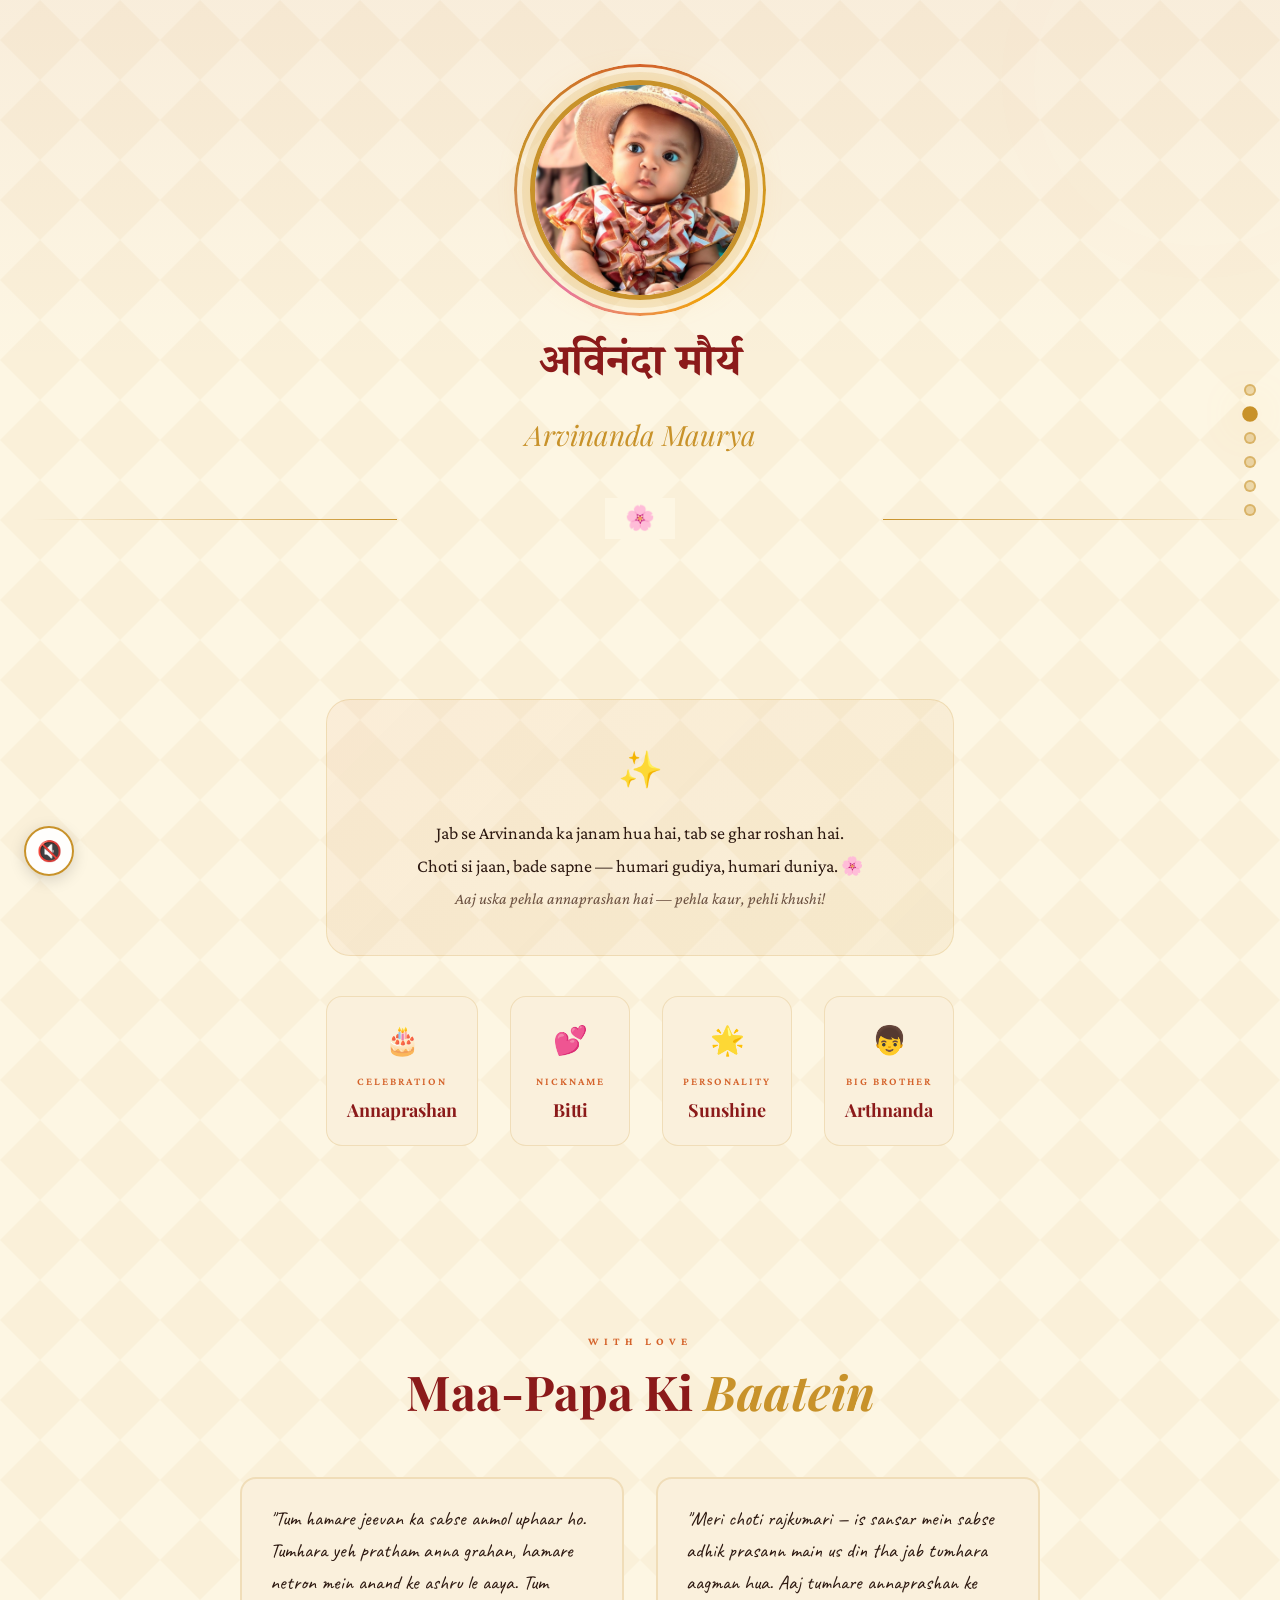
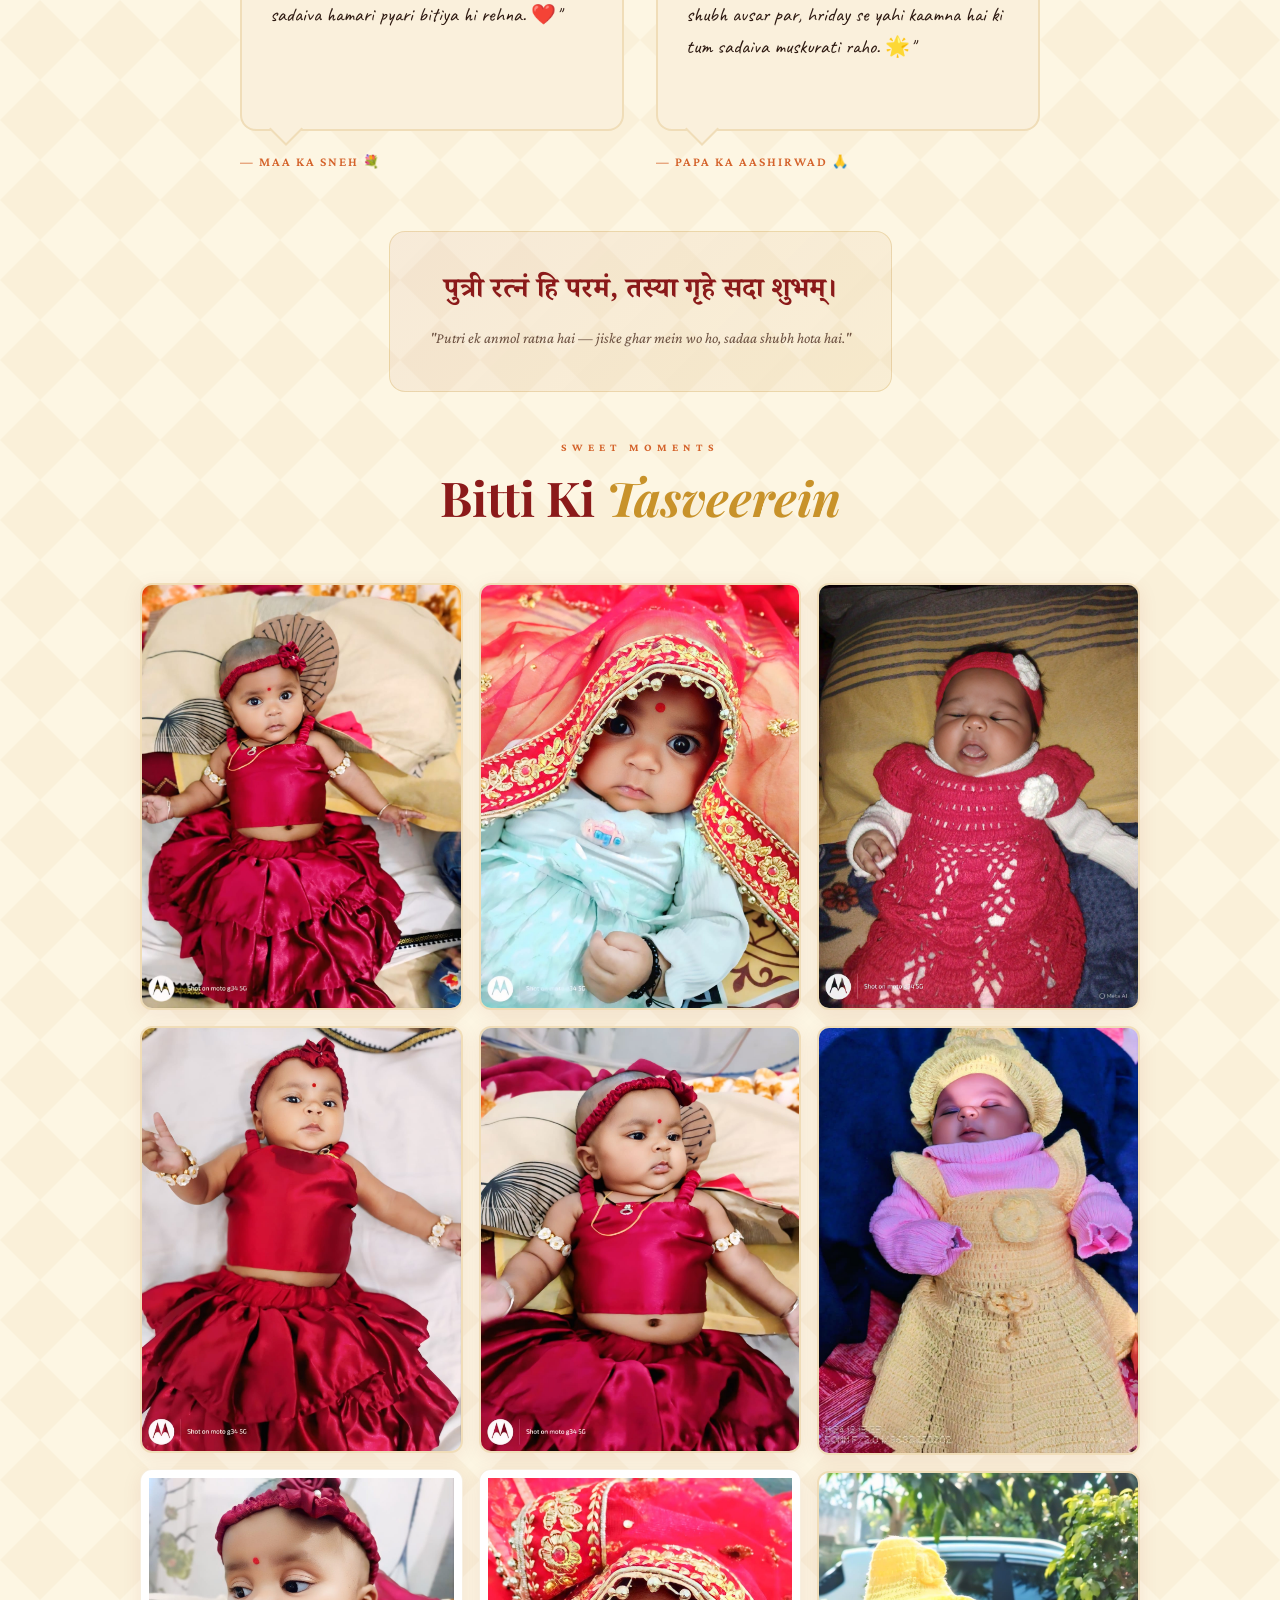
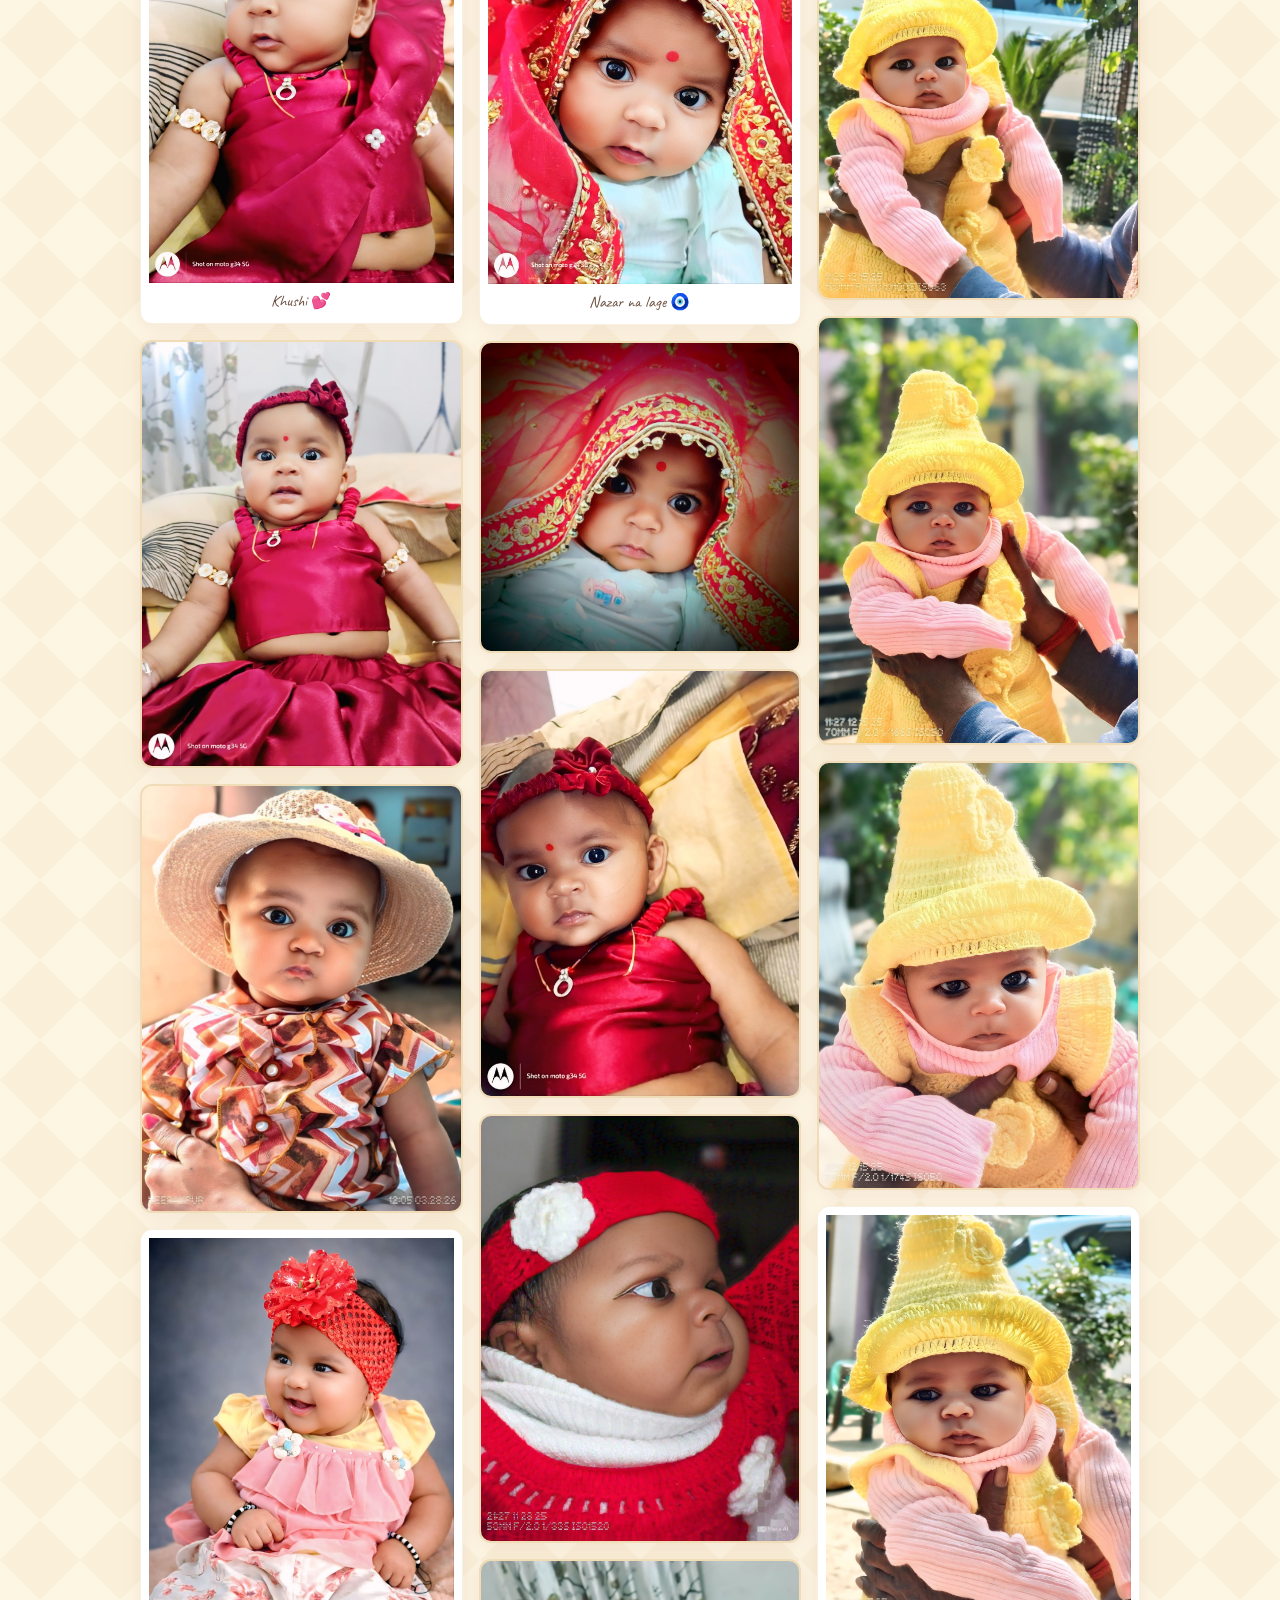
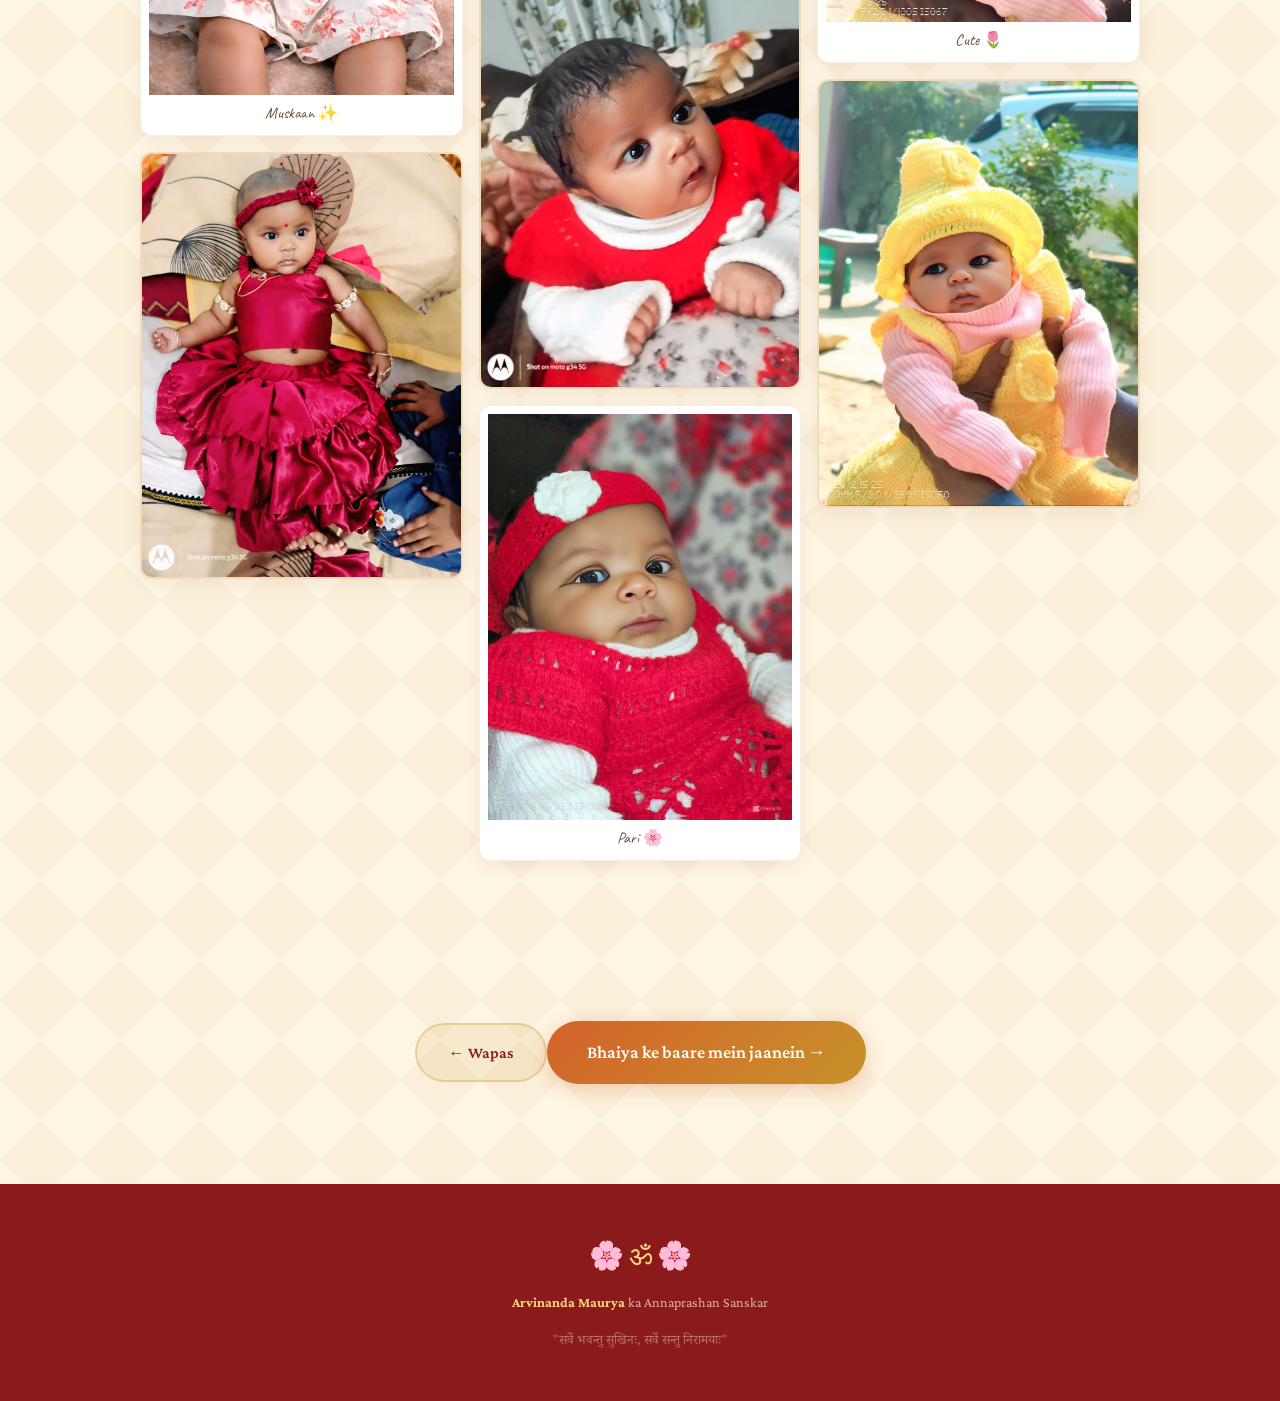
==== page2-baby.html @ eb01333a "Initial commit with Supabase integration" ====
<!DOCTYPE html>
<html lang="en">

<head>
  <meta charset="UTF-8" />
  <meta name="viewport" content="width=device-width, initial-scale=1.0" />
  <title>Our Little Princess — Arvinanda Maurya</title>
  <meta name="description" content="Meet Arvinanda Maurya — our little princess, the light of our home." />

  <link rel="preconnect" href="https://fonts.googleapis.com" />
  <link rel="preconnect" href="https://fonts.gstatic.com" crossorigin />
  <link
    href="https://fonts.googleapis.com/css2?family=Playfair+Display:ital,wght@0,400;0,700;1,400;1,700&family=Crimson+Pro:wght@300;400;600&family=Noto+Serif+Devanagari:wght@400;700&family=Caveat:wght@400;700&display=swap"
    rel="stylesheet" />

  <link rel="stylesheet" href="css/style.css" />
  <link rel="stylesheet" href="css/animations.css" />
  <link rel="stylesheet" href="css/gallery.css" />

  <style>
    .baby-page {
      min-height: 100vh;
      position: relative;
    }

    /* Hero section */
    .baby-hero {
      text-align: center;
      padding: 80px 32px 40px;
      position: relative;
      background: linear-gradient(180deg, rgba(139, 26, 26, 0.04) 0%, transparent 60%);
    }

    .baby-photo-wrap {
      position: relative;
      display: inline-block;
      margin-bottom: 32px;
    }

    /* Floral ring around photo */
    .photo-ring {
      position: absolute;
      inset: -16px;
      border-radius: 50%;
      border: 3px solid transparent;
      background:
        conic-gradient(from 0deg, var(--saffron), var(--gold), var(--marigold), var(--pink-lotus), var(--gold), var(--saffron)) border-box;
      -webkit-mask: linear-gradient(#fff 0 0) padding-box, linear-gradient(#fff 0 0);
      mask: linear-gradient(#fff 0 0) padding-box, linear-gradient(#fff 0 0);
      -webkit-mask-composite: xor;
      mask-composite: exclude;
      animation: rotate-slow 20s linear infinite;
    }

    .baby-name-section {
      margin-bottom: 40px;
    }

    .baby-name-hindi {
      font-family: var(--font-hindi);
      font-size: clamp(28px, 5vw, 44px);
      color: var(--deep-red);
      font-weight: 700;
      margin-bottom: 4px;
    }

    .baby-name-english {
      font-family: var(--font-display);
      font-size: clamp(20px, 3vw, 28px);
      color: var(--gold);
      font-style: italic;
      font-weight: 400;
    }

    /* Stats row */
    .stats-row {
      display: flex;
      justify-content: center;
      gap: 32px;
      flex-wrap: wrap;
      margin: 40px 0;
    }

    .stat-item {
      text-align: center;
      padding: 20px;
      background: var(--ivory);
      border: 1px solid rgba(200, 146, 42, 0.2);
      border-radius: var(--radius-md);
      min-width: 120px;
      transition: transform var(--transition);
    }

    .stat-item:hover {
      transform: translateY(-4px);
    }

    .stat-icon {
      font-size: 28px;
      margin-bottom: 8px;
    }

    .stat-label {
      font-size: 11px;
      letter-spacing: 2px;
      text-transform: uppercase;
      color: var(--saffron);
      font-weight: 600;
      margin-bottom: 4px;
    }

    .stat-value {
      font-family: var(--font-display);
      font-size: 18px;
      color: var(--deep-red);
      font-weight: 700;
    }

    /* Birth story */
    .birth-story {
      max-width: 650px;
      margin: 0 auto;
      text-align: center;
      padding: 40px;
      background: linear-gradient(135deg, rgba(212, 98, 42, 0.06), rgba(200, 146, 42, 0.08));
      border: 1px solid rgba(200, 146, 42, 0.2);
      border-radius: var(--radius-lg);
      position: relative;
    }

    .birth-story-icon {
      font-size: 36px;
      margin-bottom: 16px;
    }

    .birth-story p {
      font-size: 18px;
      color: var(--text);
      line-height: 1.8;
    }

    /* Parents section */
    .parents-section {
      padding: 60px 0;
    }

    .parents-grid {
      display: grid;
      grid-template-columns: 1fr 1fr;
      gap: 32px;
      max-width: 800px;
      margin: 0 auto;
    }

    @media (max-width: 640px) {
      .parents-grid {
        grid-template-columns: 1fr;
      }
    }

    .parent-message {
      position: relative;
    }

    .parent-message .speech-bubble {
      height: 100%;
    }

    /* Navigation */
    .baby-nav {
      padding: 40px 0 60px;
    }

    @media (max-width: 768px) {
      .baby-hero {
        padding: 60px 20px 32px;
      }

      .stats-row {
        gap: 16px;
      }

      .stat-item {
        min-width: 100px;
        padding: 16px;
      }

      .birth-story {
        padding: 28px 20px;
      }
    }
  </style>
</head>

<body>

  <!-- Loading screen -->
  <div class="loader-screen">
    <div class="loader-om">👶</div>
    <div class="loader-text">Pehli kahani khul rahi hai...</div>
  </div>

  <div class="page-transition-overlay"></div>

  <main class="baby-page page">

    <!-- ─── HERO ────────────────────────────────────── -->
    <section class="baby-hero">
      <div class="mandala-bg" style="top:-120px; right:-120px; opacity:0.06;"></div>

      <div class="baby-photo-wrap reveal">
        <div class="photo-ring"></div>
        <div class="photo-circle">
          <img src="images/baby/main image.jpeg" alt="Arvinanda Maurya" />
        </div>
      </div>

      <div class="baby-name-section reveal">
        <div class="baby-name-hindi">अर्विनंदा मौर्य</div>
        <div class="baby-name-english">Arvinanda Maurya</div>
      </div>

      <div class="divider reveal">
        <span class="divider-icon">🌸</span>
      </div>
    </section>

    <!-- ─── BIRTH STORY ─────────────────────────────── -->
    <section class="container section-padding">
      <div class="birth-story reveal">
        <div class="birth-story-icon">✨</div>
        <p>
          Jab se Arvinanda ka janam hua hai, tab se ghar roshan hai.<br />
          Choti si jaan, bade sapne — humari gudiya, humari duniya. 🌸<br />
          <em style="color: var(--muted); font-size: 16px;">Aaj uska pehla annaprashan hai — pehla kaur, pehli
            khushi!</em>
        </p>
      </div>

      <!-- Stats Row -->
      <div class="stats-row reveal">
        <div class="stat-item">
          <div class="stat-icon">🎂</div>
          <div class="stat-label">Celebration</div>
          <div class="stat-value">Annaprashan</div>
        </div>
        <div class="stat-item">
          <div class="stat-icon">💕</div>
          <div class="stat-label">Nickname</div>
          <div class="stat-value">Bitti</div>
        </div>
        <div class="stat-item">
          <div class="stat-icon">🌟</div>
          <div class="stat-label">Personality</div>
          <div class="stat-value">Sunshine</div>
        </div>
        <div class="stat-item">
          <div class="stat-icon">👦</div>
          <div class="stat-label">Big Brother</div>
          <div class="stat-value">Arthnanda</div>
        </div>
      </div>
    </section>

    <!-- ─── PARENTS MESSAGES ─────────────────────────── -->
    <section class="container parents-section">
      <div class="section-header reveal">
        <span class="section-label">With Love</span>
        <h2 class="section-title">Maa-Papa Ki <em>Baatein</em></h2>
      </div>

      <div class="parents-grid">
        <div class="parent-message reveal">
          <div class="speech-bubble">
            "Tum hamare jeevan ka sabse anmol uphaar ho. Tumhara yeh pratham anna grahan, hamare netron mein anand ke ashru le aaya. Tum sadaiva hamari pyari bitiya hi rehna. ❤️"
          </div>
          <div class="speech-label">— Maa ka sneh 💐</div>
        </div>

        <div class="parent-message reveal">
          <div class="speech-bubble">
            "Meri choti rajkumari — is sansar mein sabse adhik prasann main us din tha jab tumhara aagman hua. Aaj tumhare annaprashan ke shubh avsar par, hriday se yahi kaamna hai ki tum sadaiva muskurati raho. 🌟"
          </div>
          <div class="speech-label">— Papa ka aashirwad 🙏</div>
        </div>
      </div>
    </section>

    <!-- ─── SHLOKA ───────────────────────────────────── -->
    <section class="container">
      <div class="shloka-box reveal">
        <div class="shloka-sanskrit">
          पुत्री रत्नं हि परमं, तस्या गृहे सदा शुभम्।
        </div>
        <div class="shloka-meaning">
          "Putri ek anmol ratna hai — jiske ghar mein wo ho, sadaa shubh hota hai."
        </div>
      </div>
    </section>

    <!-- ─── BABY MINI GALLERY ──────────────────────── -->
    <section class="container section-padding" style="padding-top:0;">
      <div class="section-header reveal">
        <span class="section-label">Sweet Moments</span>
        <h2 class="section-title">Bitti Ki <em>Tasveerein</em></h2>
      </div>
      <div class="gallery-grid reveal">
        <div class="gallery-item"><img src="images/baby/WhatsApp Image 2026-04-23 at 2.21.55 PM.jpeg" alt="Baby Photo" /></div>
        <div class="gallery-item"><img src="images/baby/WhatsApp Image 2026-04-23 at 2.21.56 PM.jpeg" alt="Baby Photo" /></div>
        <div class="gallery-item polaroid">
          <img src="images/baby/WhatsApp Image 2026-04-23 at 2.21.57 PM (1).jpeg" alt="Baby Photo" />
          <span class="polaroid-caption">Khushi 💕</span>
        </div>
        <div class="gallery-item"><img src="images/baby/WhatsApp Image 2026-04-23 at 2.21.57 PM.jpeg" alt="Baby Photo" /></div>
        <div class="gallery-item"><img src="images/baby/WhatsApp Image 2026-04-23 at 2.21.58 PM (1).jpeg" alt="Baby Photo" /></div>
        <div class="gallery-item polaroid">
          <img src="images/baby/WhatsApp Image 2026-04-23 at 2.21.58 PM.jpeg" alt="Baby Photo" />
          <span class="polaroid-caption">Muskaan ✨</span>
        </div>
        <div class="gallery-item"><img src="images/baby/WhatsApp Image 2026-04-23 at 2.21.59 PM (1).jpeg" alt="Baby Photo" /></div>
        <div class="gallery-item"><img src="images/baby/WhatsApp Image 2026-04-23 at 2.21.59 PM.jpeg" alt="Baby Photo" /></div>
        <div class="gallery-item"><img src="images/baby/WhatsApp Image 2026-04-23 at 2.22.00 PM (1).jpeg" alt="Baby Photo" /></div>
        <div class="gallery-item polaroid">
          <img src="images/baby/WhatsApp Image 2026-04-23 at 2.22.00 PM.jpeg" alt="Baby Photo" />
          <span class="polaroid-caption">Nazar na lage 🧿</span>
        </div>
        <div class="gallery-item"><img src="images/baby/WhatsApp Image 2026-04-23 at 2.22.01 PM (1).jpeg" alt="Baby Photo" /></div>
        <div class="gallery-item"><img src="images/baby/WhatsApp Image 2026-04-23 at 2.22.01 PM.jpeg" alt="Baby Photo" /></div>
        <div class="gallery-item"><img src="images/baby/WhatsApp Image 2026-04-24 at 2.27.41 AM (1).jpeg" alt="Baby Photo" /></div>
        <div class="gallery-item"><img src="images/baby/WhatsApp Image 2026-04-24 at 2.27.41 AM.jpeg" alt="Baby Photo" /></div>
        <div class="gallery-item polaroid">
          <img src="images/baby/WhatsApp Image 2026-04-24 at 2.27.42 AM.jpeg" alt="Baby Photo" />
          <span class="polaroid-caption">Pari 🌸</span>
        </div>
        <div class="gallery-item"><img src="images/baby/WhatsApp Image 2026-04-24 at 2.27.43 AM (1).jpeg" alt="Baby Photo" /></div>
        <div class="gallery-item"><img src="images/baby/WhatsApp Image 2026-04-24 at 2.27.43 AM.jpeg" alt="Baby Photo" /></div>
        <div class="gallery-item"><img src="images/baby/WhatsApp Image 2026-04-24 at 2.27.44 AM (1).jpeg" alt="Baby Photo" /></div>
        <div class="gallery-item"><img src="images/baby/WhatsApp Image 2026-04-24 at 2.27.44 AM (2).jpeg" alt="Baby Photo" /></div>
        <div class="gallery-item"><img src="images/baby/WhatsApp Image 2026-04-24 at 2.27.44 AM.jpeg" alt="Baby Photo" /></div>
        <div class="gallery-item polaroid">
          <img src="images/baby/WhatsApp Image 2026-04-24 at 2.27.45 AM (1).jpeg" alt="Baby Photo" />
          <span class="polaroid-caption">Cute 🌷</span>
        </div>
        <div class="gallery-item"><img src="images/baby/WhatsApp Image 2026-04-24 at 2.27.45 AM (2).jpeg" alt="Baby Photo" /></div>
      </div>
    </section>

    <!-- ─── NAVIGATION ──────────────────────────────── -->
    <div class="container baby-nav">
      <div class="nav-buttons">
        <a href="index.html" class="nav-btn" data-page="index.html">
          ← Wapas
        </a>
        <a href="page3-brother.html" class="nav-btn primary" data-page="page3-brother.html">
          Bhaiya ke baare mein jaanein →
        </a>
      </div>
    </div>

  </main>

  <!-- Footer -->
  <footer class="site-footer">
    <div class="footer-om">🌸 ॐ 🌸</div>
    <p><strong>Arvinanda Maurya</strong> ka Annaprashan Sanskar</p>
    <p class="footer-shloka">"सर्वे भवन्तु सुखिनः, सर्वे सन्तु निरामयाः"</p>
  </footer>

  <script src="js/navigation.js"></script>
</body>

</html>
---- css/style.css ----
/* ════════════════════════════════════════════════════════
   Annaprashan Celebration – Global Design System
   Baby: Arvinanda Maurya  |  Brother: Arthnanda Maurya
   ════════════════════════════════════════════════════════ */

/* ─── CSS VARIABLES ────────────────────────────────────── */
:root {
  --saffron: #D4622A;
  --gold: #C8922A;
  --deep-red: #8B1A1A;
  --cream: #FDF6E3;
  --ivory: #FAF0DC;
  --marigold: #F0A500;
  --pink-lotus: #E8789A;
  --sage: #4A7C59;
  --text: #2C1810;
  --muted: #6B5040;
  --light-gold: #FFD580;
  --warm-white: #FFF8E7;

  --font-display: 'Playfair Display', Georgia, serif;
  --font-body: 'Crimson Pro', Georgia, serif;
  --font-hindi: 'Noto Serif Devanagari', serif;
  --font-handwritten: 'Caveat', cursive;

  --radius-sm: 8px;
  --radius-md: 16px;
  --radius-lg: 24px;
  --radius-full: 100px;

  --shadow-soft: 0 4px 20px rgba(139,26,26,0.08);
  --shadow-hover: 0 12px 40px rgba(139,26,26,0.15);
  --shadow-glow: 0 0 30px rgba(255,213,128,0.4);

  --transition: 0.3s cubic-bezier(0.4, 0, 0.2, 1);
  --max-width: 1100px;
}

/* ─── RESET & BASE ─────────────────────────────────────── */
*, *::before, *::after { box-sizing: border-box; margin: 0; padding: 0; }

html {
  scroll-behavior: smooth;
  -webkit-text-size-adjust: 100%;
}

body {
  font-family: var(--font-body);
  background-color: var(--cream);
  background-image: url("data:image/svg+xml,%3Csvg width='80' height='80' viewBox='0 0 80 80' xmlns='http://www.w3.org/2000/svg'%3E%3Cg fill='%23c8922a' fill-opacity='0.05'%3E%3Cpath d='M40 0 L80 40 L40 80 L0 40 Z'/%3E%3C/g%3E%3C/svg%3E");
  color: var(--text);
  font-size: 17px;
  line-height: 1.7;
  overflow-x: hidden;
  -webkit-font-smoothing: antialiased;
}

img { max-width: 100%; height: auto; display: block; }
a { color: var(--saffron); text-decoration: none; transition: color var(--transition); }
a:hover { color: var(--deep-red); }

/* ─── TYPOGRAPHY ───────────────────────────────────────── */
h1, h2, h3, h4 { font-family: var(--font-display); color: var(--deep-red); line-height: 1.2; }
h1 { font-size: clamp(36px, 7vw, 72px); font-weight: 700; }
h2 { font-size: clamp(28px, 5vw, 48px); font-weight: 700; }
h3 { font-size: clamp(22px, 3.5vw, 32px); font-weight: 700; }
h4 { font-size: clamp(18px, 2.5vw, 24px); font-weight: 600; }

.hindi-text { font-family: var(--font-hindi); }
.handwritten { font-family: var(--font-handwritten); font-size: 1.3em; }
.gold-text { color: var(--light-gold); }
.saffron-text { color: var(--saffron); }

/* ─── LAYOUT ───────────────────────────────────────────── */
.container {
  max-width: var(--max-width);
  margin: 0 auto;
  padding: 0 32px;
}

.section-padding { padding: 80px 0; }

/* ─── PAGE WRAPPER ─────────────────────────────────────── */
.page {
  min-height: 100vh;
  display: flex;
  flex-direction: column;
  position: relative;
  overflow: hidden;
}

.page-content {
  flex: 1;
  display: flex;
  flex-direction: column;
  justify-content: center;
}

/* ─── PAGE INDICATOR DOTS ──────────────────────────────── */
.page-dots {
  position: fixed;
  top: 50%;
  right: 24px;
  transform: translateY(-50%);
  display: flex;
  flex-direction: column;
  gap: 12px;
  z-index: 1000;
}

.page-dots a {
  width: 12px;
  height: 12px;
  border-radius: 50%;
  background: rgba(200, 146, 42, 0.3);
  border: 2px solid rgba(200, 146, 42, 0.5);
  transition: all var(--transition);
  position: relative;
}

.page-dots a:hover,
.page-dots a.active {
  background: var(--gold);
  border-color: var(--gold);
  box-shadow: var(--shadow-glow);
  transform: scale(1.3);
}

.page-dots a .tooltip {
  position: absolute;
  right: 24px;
  top: 50%;
  transform: translateY(-50%);
  background: var(--deep-red);
  color: var(--warm-white);
  font-size: 12px;
  padding: 4px 12px;
  border-radius: var(--radius-full);
  white-space: nowrap;
  opacity: 0;
  pointer-events: none;
  transition: opacity var(--transition);
}

.page-dots a:hover .tooltip { opacity: 1; }

/* ─── NAVIGATION BUTTONS ──────────────────────────────── */
.nav-buttons {
  display: flex;
  justify-content: space-between;
  align-items: center;
  padding: 40px 0;
  margin-top: auto;
}

.nav-btn {
  display: inline-flex;
  align-items: center;
  gap: 10px;
  font-family: var(--font-body);
  font-size: 16px;
  font-weight: 600;
  color: var(--deep-red);
  background: rgba(200, 146, 42, 0.12);
  border: 2px solid rgba(200, 146, 42, 0.3);
  padding: 14px 32px;
  border-radius: var(--radius-full);
  cursor: pointer;
  transition: all var(--transition);
  text-decoration: none;
}

.nav-btn:hover {
  background: var(--gold);
  color: var(--warm-white);
  border-color: var(--gold);
  box-shadow: var(--shadow-hover);
  transform: translateY(-2px);
}

.nav-btn.primary {
  background: linear-gradient(135deg, var(--saffron), var(--gold));
  color: white;
  border: none;
  font-size: 18px;
  padding: 16px 40px;
  box-shadow: 0 4px 20px rgba(212, 98, 42, 0.3);
}

.nav-btn.primary:hover {
  box-shadow: 0 8px 32px rgba(212, 98, 42, 0.5);
  transform: translateY(-3px) scale(1.02);
}

/* ─── ORNAMENTAL DIVIDERS ──────────────────────────────── */
.divider {
  text-align: center;
  margin: 40px 0;
  position: relative;
}

.divider::before,
.divider::after {
  content: '';
  position: absolute;
  top: 50%;
  width: 30%;
  height: 1px;
  background: linear-gradient(to var(--dir, right), transparent, var(--gold));
}
.divider::before { left: 0; --dir: right; }
.divider::after  { right: 0; --dir: left; }

.divider-icon {
  display: inline-block;
  font-size: 24px;
  color: var(--gold);
  background: var(--cream);
  padding: 0 20px;
  position: relative;
  z-index: 1;
}

/* ─── ORNAMENTAL BORDER BOX ────────────────────────────── */
.ornament-box {
  position: relative;
  border: 2px solid rgba(200, 146, 42, 0.3);
  border-radius: var(--radius-md);
  padding: 40px;
  background: var(--ivory);
}

.ornament-box::before,
.ornament-box::after {
  content: '✦';
  position: absolute;
  color: var(--gold);
  font-size: 18px;
}
.ornament-box::before { top: -10px; left: 20px; background: var(--cream); padding: 0 6px; }
.ornament-box::after  { bottom: -10px; right: 20px; background: var(--cream); padding: 0 6px; }

/* ─── SECTION HEADER ───────────────────────────────────── */
.section-header {
  text-align: center;
  margin-bottom: 56px;
}

.section-label {
  display: inline-block;
  font-size: 11px;
  letter-spacing: 5px;
  text-transform: uppercase;
  color: var(--saffron);
  font-weight: 700;
  margin-bottom: 12px;
  position: relative;
}

.section-title { margin-bottom: 16px; }
.section-title em { color: var(--gold); font-style: italic; }

.section-subtitle {
  font-size: 18px;
  color: var(--muted);
  max-width: 600px;
  margin: 0 auto;
}

/* ─── CARD BASE ────────────────────────────────────────── */
.card {
  background: var(--ivory);
  border: 1px solid rgba(200, 146, 42, 0.2);
  border-radius: var(--radius-md);
  padding: 32px;
  position: relative;
  overflow: hidden;
  transition: transform var(--transition), box-shadow var(--transition);
}

.card::before {
  content: '';
  position: absolute;
  top: 0; left: 0; right: 0;
  height: 4px;
  background: linear-gradient(90deg, var(--saffron), var(--gold));
}

.card:hover {
  transform: translateY(-4px);
  box-shadow: var(--shadow-hover);
}

/* ─── PHOTO FRAMES ─────────────────────────────────────── */
.photo-frame {
  border-radius: var(--radius-md);
  border: 3px solid rgba(200, 146, 42, 0.3);
  box-shadow: var(--shadow-soft);
  overflow: hidden;
  position: relative;
  background: var(--ivory);
}

.photo-frame img {
  width: 100%;
  height: 100%;
  object-fit: cover;
  transition: transform 0.5s ease;
}

.photo-frame:hover img { transform: scale(1.05); }

.photo-circle {
  width: 220px;
  height: 220px;
  border-radius: 50%;
  border: 5px solid var(--gold);
  box-shadow: 0 0 0 8px rgba(200, 146, 42, 0.15), var(--shadow-glow);
  overflow: hidden;
  margin: 0 auto;
}

.photo-circle img {
  width: 100%;
  height: 100%;
  object-fit: cover;
}

/* ─── PHOTO PLACEHOLDER ────────────────────────────────── */
.photo-placeholder {
  background: linear-gradient(135deg, rgba(200,146,42,0.08), rgba(212,98,42,0.08));
  border: 2px dashed rgba(200, 146, 42, 0.3);
  border-radius: var(--radius-md);
  display: flex;
  flex-direction: column;
  align-items: center;
  justify-content: center;
  color: var(--muted);
  font-size: 14px;
  gap: 8px;
  min-height: 200px;
}

.photo-placeholder .placeholder-icon {
  font-size: 40px;
  opacity: 0.5;
}

.photo-placeholder.circle {
  width: 220px;
  height: 220px;
  border-radius: 50%;
  margin: 0 auto;
  border: 5px solid rgba(200, 146, 42, 0.2);
}

/* ─── SPEECH BUBBLE ────────────────────────────────────── */
.speech-bubble {
  position: relative;
  background: var(--ivory);
  border: 2px solid rgba(200, 146, 42, 0.2);
  border-radius: var(--radius-md);
  padding: 24px 28px;
  font-family: var(--font-handwritten);
  font-size: 20px;
  color: var(--text);
  line-height: 1.6;
}

.speech-bubble::after {
  content: '';
  position: absolute;
  bottom: -12px;
  left: 32px;
  width: 24px;
  height: 24px;
  background: var(--ivory);
  border-right: 2px solid rgba(200, 146, 42, 0.2);
  border-bottom: 2px solid rgba(200, 146, 42, 0.2);
  transform: rotate(45deg);
}

.speech-label {
  font-family: var(--font-body);
  font-size: 13px;
  font-weight: 600;
  letter-spacing: 2px;
  text-transform: uppercase;
  color: var(--saffron);
  margin-top: 20px;
}

/* ─── SHLOKA BOX ───────────────────────────────────────── */
.shloka-box {
  text-align: center;
  padding: 40px;
  background: linear-gradient(135deg, rgba(139,26,26,0.05), rgba(200,146,42,0.08));
  border: 1px solid rgba(200, 146, 42, 0.25);
  border-radius: var(--radius-md);
  margin: 40px 0;
}

.shloka-sanskrit {
  font-family: var(--font-hindi);
  font-size: clamp(20px, 3vw, 28px);
  color: var(--deep-red);
  font-weight: 700;
  line-height: 1.5;
  margin-bottom: 12px;
}

.shloka-meaning {
  font-size: 15px;
  color: var(--muted);
  font-style: italic;
  max-width: 500px;
  margin: 0 auto;
}

/* ─── SCROLL REVEAL ────────────────────────────────────── */
.reveal {
  opacity: 0;
  transform: translateY(30px);
  transition: opacity 0.8s ease, transform 0.8s ease;
}

.reveal.visible {
  opacity: 1;
  transform: translateY(0);
}

/* ─── LOADING SCREEN ───────────────────────────────────── */
.loader-screen {
  position: fixed;
  inset: 0;
  background: linear-gradient(160deg, var(--deep-red), #3d0e0e);
  display: flex;
  flex-direction: column;
  align-items: center;
  justify-content: center;
  z-index: 10000;
  transition: opacity 0.6s ease;
}

.loader-screen.hide {
  opacity: 0;
  pointer-events: none;
}

.loader-om {
  font-size: 64px;
  color: var(--light-gold);
  animation: pulse-glow 2s ease-in-out infinite;
}

.loader-text {
  color: rgba(255, 248, 231, 0.6);
  font-size: 14px;
  letter-spacing: 3px;
  text-transform: uppercase;
  margin-top: 20px;
}

/* ─── FOOTER ───────────────────────────────────────────── */
.site-footer {
  background: var(--deep-red);
  color: rgba(255, 248, 231, 0.7);
  text-align: center;
  padding: 48px 32px;
  font-size: 14px;
}

.site-footer .footer-om {
  font-size: 28px;
  color: var(--light-gold);
  margin-bottom: 12px;
}

.site-footer strong { color: var(--light-gold); }

.site-footer .footer-shloka {
  margin-top: 16px;
  font-size: 13px;
  color: rgba(255, 248, 231, 0.4);
  font-family: var(--font-hindi);
}

/* ─── RESPONSIVE ───────────────────────────────────────── */
@media (max-width: 768px) {
  .container { padding: 0 20px; }
  .section-padding { padding: 56px 0; }
  .nav-buttons { flex-direction: column; gap: 16px; }
  .nav-btn { width: 100%; justify-content: center; }
  .page-dots { right: 12px; }
  .page-dots a { width: 10px; height: 10px; }
  .page-dots a .tooltip { display: none; }
  .photo-circle { width: 180px; height: 180px; }
  .ornament-box { padding: 24px; }
}

@media (max-width: 480px) {
  body { font-size: 15px; }
  .container { padding: 0 16px; }
  .section-padding { padding: 40px 0; }
  .photo-circle { width: 150px; height: 150px; }
}

/* ─── GLOBAL AUDIO BUTTON ──────────────────────────────── */
.global-audio-btn {
  position: fixed;
  bottom: 24px;
  left: 24px;
  width: 50px;
  height: 50px;
  border-radius: 50%;
  background: rgba(255, 255, 255, 0.9);
  border: 2px solid var(--gold);
  color: var(--deep-red);
  font-size: 20px;
  display: flex;
  align-items: center;
  justify-content: center;
  cursor: pointer;
  z-index: 999;
  box-shadow: 0 4px 16px rgba(0,0,0,0.15);
  transition: all var(--transition);
}

.global-audio-btn:hover {
  transform: scale(1.1);
  box-shadow: 0 6px 20px rgba(0,0,0,0.2);
}

.global-audio-btn.playing {
  animation: pulse-glow 2s infinite;
  background: var(--light-gold);
}

@media (max-width: 768px) {
  .global-audio-btn {
    bottom: 16px;
    left: 16px;
    width: 44px;
    height: 44px;
    font-size: 18px;
  }
}

/* ─── PRINT ────────────────────────────────────────────── */
@media print {
  .page-dots, .nav-buttons, .loader-screen { display: none !important; }
  .page { min-height: auto; page-break-after: always; }
  body { background: white; }
}
---- css/animations.css ----
/* ════════════════════════════════════════════════════════
   Annaprashan – Animations & Visual Effects
   ════════════════════════════════════════════════════════ */

/* ─── KEYFRAMES ────────────────────────────────────────── */

/* Petal falling */
@keyframes petal-fall {
  0%   { transform: translateY(-10vh) rotate(0deg) scale(1); opacity: 0; }
  10%  { opacity: 1; }
  90%  { opacity: 0.8; }
  100% { transform: translateY(110vh) rotate(720deg) scale(0.6); opacity: 0; }
}

/* Petal sway – horizontal drift */
@keyframes petal-sway {
  0%, 100% { transform: translateX(0); }
  25%      { transform: translateX(30px); }
  75%      { transform: translateX(-30px); }
}

/* Diya flame flicker */
@keyframes flame-flicker {
  0%, 100% { transform: scaleY(1) scaleX(1); opacity: 1; }
  25%      { transform: scaleY(1.1) scaleX(0.9); opacity: 0.85; }
  50%      { transform: scaleY(0.95) scaleX(1.05); opacity: 1; }
  75%      { transform: scaleY(1.08) scaleX(0.95); opacity: 0.9; }
}

/* Flame glow pulse */
@keyframes flame-glow {
  0%, 100% { filter: drop-shadow(0 0 8px rgba(255,165,0,0.6)); }
  50%      { filter: drop-shadow(0 0 18px rgba(255,165,0,0.9)); }
}

/* Gentle pulse for OM */
@keyframes pulse-glow {
  0%, 100% { transform: scale(1); text-shadow: 0 0 20px rgba(255,213,128,0.4); }
  50%      { transform: scale(1.05); text-shadow: 0 0 40px rgba(255,213,128,0.8); }
}

/* Fade in up */
@keyframes fade-in-up {
  from { opacity: 0; transform: translateY(30px); }
  to   { opacity: 1; transform: translateY(0); }
}

/* Fade in */
@keyframes fade-in {
  from { opacity: 0; }
  to   { opacity: 1; }
}

/* Scale in */
@keyframes scale-in {
  from { opacity: 0; transform: scale(0.9); }
  to   { opacity: 1; transform: scale(1); }
}

/* Shimmer – gold foil effect */
@keyframes shimmer {
  0%   { background-position: -200% center; }
  100% { background-position: 200% center; }
}

/* Float gentle */
@keyframes float {
  0%, 100% { transform: translateY(0); }
  50%      { transform: translateY(-10px); }
}

/* Rotate slow */
@keyframes rotate-slow {
  from { transform: rotate(0deg); }
  to   { transform: rotate(360deg); }
}

/* ─── PETAL RAIN CONTAINER ─────────────────────────────── */
.petal-rain {
  position: fixed;
  inset: 0;
  pointer-events: none;
  z-index: 1;
  overflow: hidden;
}

.petal {
  position: absolute;
  top: -5vh;
  width: 18px;
  height: 18px;
  border-radius: 50% 0 50% 0;
  opacity: 0;
  animation: petal-fall linear infinite;
}

.petal:nth-child(1)  { left: 5%;  background: #F0A500; animation-duration: 8s;  animation-delay: 0s;   width: 14px; height: 14px; }
.petal:nth-child(2)  { left: 15%; background: #e89730; animation-duration: 11s; animation-delay: 1s;   width: 20px; height: 20px; }
.petal:nth-child(3)  { left: 25%; background: #D4622A; animation-duration: 9s;  animation-delay: 3s;   width: 16px; height: 16px; }
.petal:nth-child(4)  { left: 35%; background: #F0A500; animation-duration: 13s; animation-delay: 2s;   width: 12px; height: 12px; }
.petal:nth-child(5)  { left: 45%; background: #e8a040; animation-duration: 10s; animation-delay: 5s;   width: 22px; height: 22px; }
.petal:nth-child(6)  { left: 55%; background: #C8922A; animation-duration: 8.5s;animation-delay: 0.5s; width: 15px; height: 15px; }
.petal:nth-child(7)  { left: 65%; background: #F0A500; animation-duration: 12s; animation-delay: 4s;   width: 18px; height: 18px; }
.petal:nth-child(8)  { left: 75%; background: #D4622A; animation-duration: 9.5s;animation-delay: 1.5s; width: 13px; height: 13px; }
.petal:nth-child(9)  { left: 85%; background: #e89730; animation-duration: 11s; animation-delay: 3.5s; width: 17px; height: 17px; }
.petal:nth-child(10) { left: 92%; background: #F0A500; animation-duration: 10s; animation-delay: 2.5s; width: 20px; height: 20px; }
.petal:nth-child(11) { left: 10%; background: #C8922A; animation-duration: 14s; animation-delay: 6s;   width: 11px; height: 11px; }
.petal:nth-child(12) { left: 50%; background: #e8a040; animation-duration: 7.5s;animation-delay: 0.8s; width: 19px; height: 19px; }
.petal:nth-child(13) { left: 30%; background: #F0A500; animation-duration: 10.5s;animation-delay: 4.5s;width: 14px; height: 14px; }
.petal:nth-child(14) { left: 70%; background: #D4622A; animation-duration: 9s;  animation-delay: 2s;   width: 16px; height: 16px; }
.petal:nth-child(15) { left: 40%; background: #C8922A; animation-duration: 12.5s;animation-delay: 5.5s;width: 21px; height: 21px; }

/* ─── DIYA SVG CONTAINER ───────────────────────────────── */
.diyas-row {
  display: flex;
  justify-content: center;
  gap: 40px;
  margin-top: 32px;
  position: relative;
  z-index: 2;
}

.diya {
  display: flex;
  flex-direction: column;
  align-items: center;
}

.diya-flame {
  width: 16px;
  height: 24px;
  background: radial-gradient(ellipse at center bottom, #FFD700 0%, #FF8C00 50%, transparent 70%);
  border-radius: 50% 50% 50% 50% / 60% 60% 40% 40%;
  animation: flame-flicker 0.5s ease-in-out infinite, flame-glow 2s ease-in-out infinite;
  margin-bottom: -4px;
  position: relative;
}

.diya-flame::after {
  content: '';
  position: absolute;
  bottom: -2px;
  left: 50%;
  transform: translateX(-50%);
  width: 4px;
  height: 8px;
  background: linear-gradient(to top, #333, #666);
  border-radius: 1px;
}

.diya-base {
  width: 40px;
  height: 14px;
  background: linear-gradient(to bottom, #C8922A, #8B6914);
  border-radius: 0 0 50% 50% / 0 0 100% 100%;
  position: relative;
}

.diya-base::before {
  content: '';
  position: absolute;
  top: -1px;
  left: -4px;
  right: -4px;
  height: 4px;
  background: linear-gradient(to bottom, #e0a832, #C8922A);
  border-radius: 50%;
}

/* ─── PAGE TRANSITION ──────────────────────────────────── */
.page-transition-overlay {
  position: fixed;
  inset: 0;
  background: linear-gradient(135deg, var(--deep-red), #3d0e0e);
  z-index: 9999;
  opacity: 0;
  pointer-events: none;
  transition: opacity 0.4s ease;
}

.page-transition-overlay.active {
  opacity: 1;
  pointer-events: all;
}

/* ─── GOLD SHIMMER TEXT ────────────────────────────────── */
.gold-shimmer {
  background: linear-gradient(
    120deg,
    var(--gold) 0%,
    var(--light-gold) 25%,
    var(--gold) 50%,
    var(--light-gold) 75%,
    var(--gold) 100%
  );
  background-size: 200% auto;
  -webkit-background-clip: text;
  background-clip: text;
  -webkit-text-fill-color: transparent;
  animation: shimmer 4s linear infinite;
}

/* ─── FLOATING ANIMATION UTILITY ───────────────────────── */
.animate-float { animation: float 3s ease-in-out infinite; }
.animate-pulse { animation: pulse-glow 2s ease-in-out infinite; }
.animate-fade-in { animation: fade-in-up 0.8s ease forwards; }

/* Animation delays */
.delay-1 { animation-delay: 0.1s; }
.delay-2 { animation-delay: 0.2s; }
.delay-3 { animation-delay: 0.3s; }
.delay-4 { animation-delay: 0.4s; }
.delay-5 { animation-delay: 0.5s; }

/* ─── MANDALA WATERMARK ────────────────────────────────── */
.mandala-bg {
  position: absolute;
  width: 400px;
  height: 400px;
  border-radius: 50%;
  border: 2px solid rgba(200, 146, 42, 0.06);
  box-shadow:
    inset 0 0 0 30px transparent,
    inset 0 0 0 32px rgba(200, 146, 42, 0.04),
    inset 0 0 0 60px transparent,
    inset 0 0 0 62px rgba(200, 146, 42, 0.03),
    inset 0 0 0 90px transparent,
    inset 0 0 0 92px rgba(200, 146, 42, 0.02);
  animation: rotate-slow 60s linear infinite;
  pointer-events: none;
  z-index: 0;
}

/* ─── RANGOLI CORNER ───────────────────────────────────── */
.rangoli-corner {
  position: absolute;
  width: 80px;
  height: 80px;
  opacity: 0.15;
  pointer-events: none;
}

.rangoli-corner::before {
  content: '';
  position: absolute;
  width: 60px;
  height: 60px;
  border: 3px solid var(--gold);
  border-radius: 0 50% 0 50%;
}

.rangoli-corner.top-left     { top: 20px;    left: 20px;    transform: rotate(0deg); }
.rangoli-corner.top-right    { top: 20px;    right: 20px;   transform: rotate(90deg); }
.rangoli-corner.bottom-left  { bottom: 20px; left: 20px;    transform: rotate(-90deg); }
.rangoli-corner.bottom-right { bottom: 20px; right: 20px;   transform: rotate(180deg); }
---- css/gallery.css ----
/* ════════════════════════════════════════════════════════
   Annaprashan – Photo Gallery Styles
   ════════════════════════════════════════════════════════ */

/* ─── GALLERY TABS ─────────────────────────────────────── */
.gallery-tabs {
  display: flex;
  gap: 8px;
  flex-wrap: wrap;
  justify-content: center;
  margin-bottom: 40px;
}

.gallery-tab {
  font-family: 'Crimson Pro', serif;
  font-size: 18px;
  font-weight: 600;
  color: #6B5040;
  background: #FAF0DC;
  border: 1px solid rgba(200,146,42,0.25);
  padding: 12px 24px;
  border-radius: 100px;
  cursor: pointer;
  transition: all 0.3s cubic-bezier(0.4,0,0.2,1);
}

.gallery-tab:hover {
  background: rgba(200,146,42,0.15);
  color: #8B1A1A;
}

.gallery-tab.active {
  background: linear-gradient(135deg, #D4622A, #C8922A);
  color: white;
  border-color: transparent;
  box-shadow: 0 4px 16px rgba(212,98,42,0.25);
}

/* ─── MASONRY GRID ─────────────────────────────────────── */
.gallery-grid {
  columns: 3;
  column-gap: 16px;
  max-width: 1000px;
  margin: 0 auto;
}

.gallery-item {
  break-inside: avoid;
  margin-bottom: 16px;
  border-radius: 12px;
  overflow: hidden;
  position: relative;
  border: 2px solid rgba(200,146,42,0.2);
  box-shadow: 0 4px 20px rgba(139,26,26,0.08);
  cursor: pointer;
  transition: transform 0.3s ease, box-shadow 0.3s ease;
  background: #FAF0DC;
}

.gallery-item:hover {
  transform: scale(1.03);
  box-shadow: 0 12px 40px rgba(139,26,26,0.15);
}

.gallery-item img {
  width: 100%;
  display: block;
  transition: transform 0.5s ease;
}

.gallery-item:hover img {
  transform: scale(1.05);
}

/* Caption overlay */
.gallery-caption {
  position: absolute;
  bottom: 0;
  left: 0;
  right: 0;
  padding: 16px;
  background: linear-gradient(to top, rgba(44,24,16,0.85), transparent);
  color: #FFF8E7;
  font-size: 14px;
  transform: translateY(100%);
  transition: transform 0.3s ease;
}

.gallery-item:hover .gallery-caption {
  transform: translateY(0);
}

/* Download button */
.gallery-download {
  position: absolute;
  top: 12px;
  right: 12px;
  width: 32px;
  height: 32px;
  background: rgba(255,255,255,0.9);
  border: none;
  border-radius: 50%;
  cursor: pointer;
  display: flex;
  align-items: center;
  justify-content: center;
  font-size: 14px;
  opacity: 0;
  transition: opacity 0.3s ease;
  box-shadow: 0 2px 8px rgba(0,0,0,0.15);
}

.gallery-item:hover .gallery-download { opacity: 1; }

/* Placeholder for photos */
.gallery-placeholder {
  display: flex;
  flex-direction: column;
  align-items: center;
  justify-content: center;
  background: linear-gradient(135deg, rgba(200,146,42,0.08), rgba(212,98,42,0.06));
  color: #6B5040;
  font-size: 13px;
  gap: 8px;
  border: 2px dashed rgba(200,146,42,0.2);
}

.gallery-placeholder .ph-icon {
  font-size: 32px;
  opacity: 0.4;
}

/* Polaroid style */
.gallery-item.polaroid {
  padding: 8px 8px 40px;
  background: white;
  border: 1px solid rgba(200,146,42,0.15);
}

.gallery-item.polaroid .polaroid-caption {
  position: absolute;
  bottom: 8px;
  left: 12px;
  right: 12px;
  text-align: center;
  font-family: 'Caveat', cursive;
  font-size: 16px;
  color: #6B5040;
}

/* Hero photo */
.gallery-hero {
  width: 100%;
  max-width: 1000px;
  margin: 0 auto 40px;
  border-radius: 16px;
  overflow: hidden;
  position: relative;
  border: 4px solid #C8922A;
  box-shadow: 0 0 0 8px rgba(200,146,42,0.12), 0 12px 40px rgba(139,26,26,0.15);
}

.gallery-hero .gallery-placeholder {
  min-height: 300px;
}

.gallery-hero-label {
  position: absolute;
  top: 20px;
  left: 50%;
  transform: translateX(-50%);
  background: linear-gradient(135deg, #D4622A, #C8922A);
  color: white;
  font-size: 12px;
  font-weight: 700;
  letter-spacing: 3px;
  text-transform: uppercase;
  padding: 6px 20px;
  border-radius: 100px;
}

/* ─── LIGHTBOX ─────────────────────────────────────────── */
.lightbox {
  position: fixed;
  inset: 0;
  background: rgba(44,24,16,0.95);
  z-index: 10000;
  display: none;
  align-items: center;
  justify-content: center;
  opacity: 0;
  transition: opacity 0.3s ease;
}

.lightbox.open {
  display: flex;
  opacity: 1;
}

.lightbox-content {
  position: relative;
  max-width: 90vw;
  max-height: 90vh;
}

.lightbox-content img {
  max-width: 90vw;
  max-height: 85vh;
  object-fit: contain;
  border-radius: 8px;
  box-shadow: 0 20px 60px rgba(0,0,0,0.5);
}

.lightbox-close {
  position: absolute;
  top: -40px;
  right: 0;
  width: 36px;
  height: 36px;
  background: rgba(255,255,255,0.15);
  border: 1px solid rgba(255,255,255,0.3);
  border-radius: 50%;
  color: white;
  font-size: 18px;
  cursor: pointer;
  display: flex;
  align-items: center;
  justify-content: center;
  transition: background 0.3s ease;
}

.lightbox-close:hover { background: rgba(255,255,255,0.3); }

.lightbox-nav {
  position: absolute;
  top: 50%;
  transform: translateY(-50%);
  width: 44px;
  height: 44px;
  background: rgba(255,255,255,0.15);
  border: 1px solid rgba(255,255,255,0.3);
  border-radius: 50%;
  color: white;
  font-size: 20px;
  cursor: pointer;
  display: flex;
  align-items: center;
  justify-content: center;
  transition: background 0.3s ease;
}

.lightbox-nav:hover { background: rgba(255,255,255,0.3); }
.lightbox-prev { left: -60px; }
.lightbox-next { right: -60px; }

.lightbox-caption {
  text-align: center;
  color: rgba(255,248,231,0.7);
  font-size: 15px;
  margin-top: 16px;
  font-family: 'Caveat', cursive;
  font-size: 20px;
}

/* ─── RESPONSIVE ───────────────────────────────────────── */
@media (max-width: 768px) {
  .gallery-grid { columns: 2; }
  .gallery-tabs { gap: 8px; }
  .gallery-tab { padding: 10px 18px; font-size: 15px; }
  .lightbox-prev { left: 8px; }
  .lightbox-next { right: 8px; }
  .lightbox-close { top: 8px; right: 8px; position: fixed; }
}

@media (max-width: 480px) {
  .gallery-grid { columns: 2; column-gap: 10px; }
  .gallery-item { margin-bottom: 10px; }
}
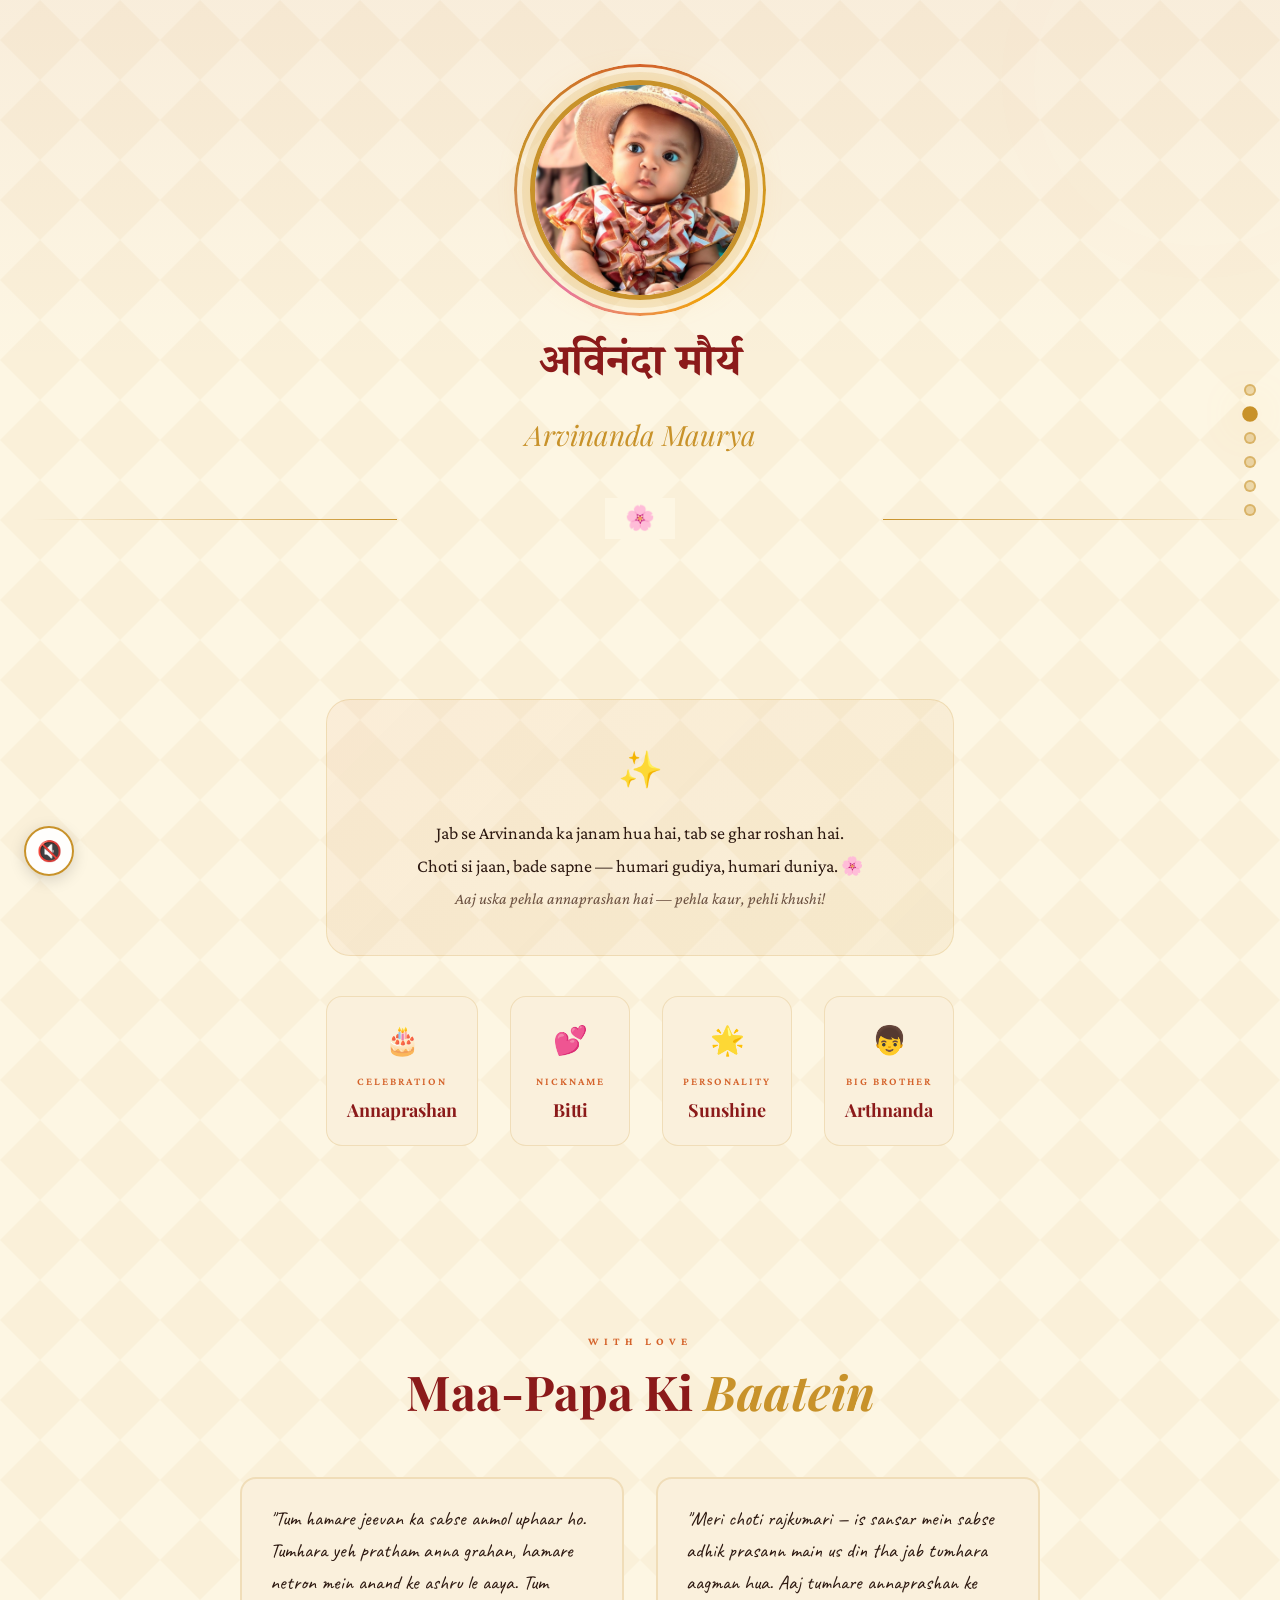
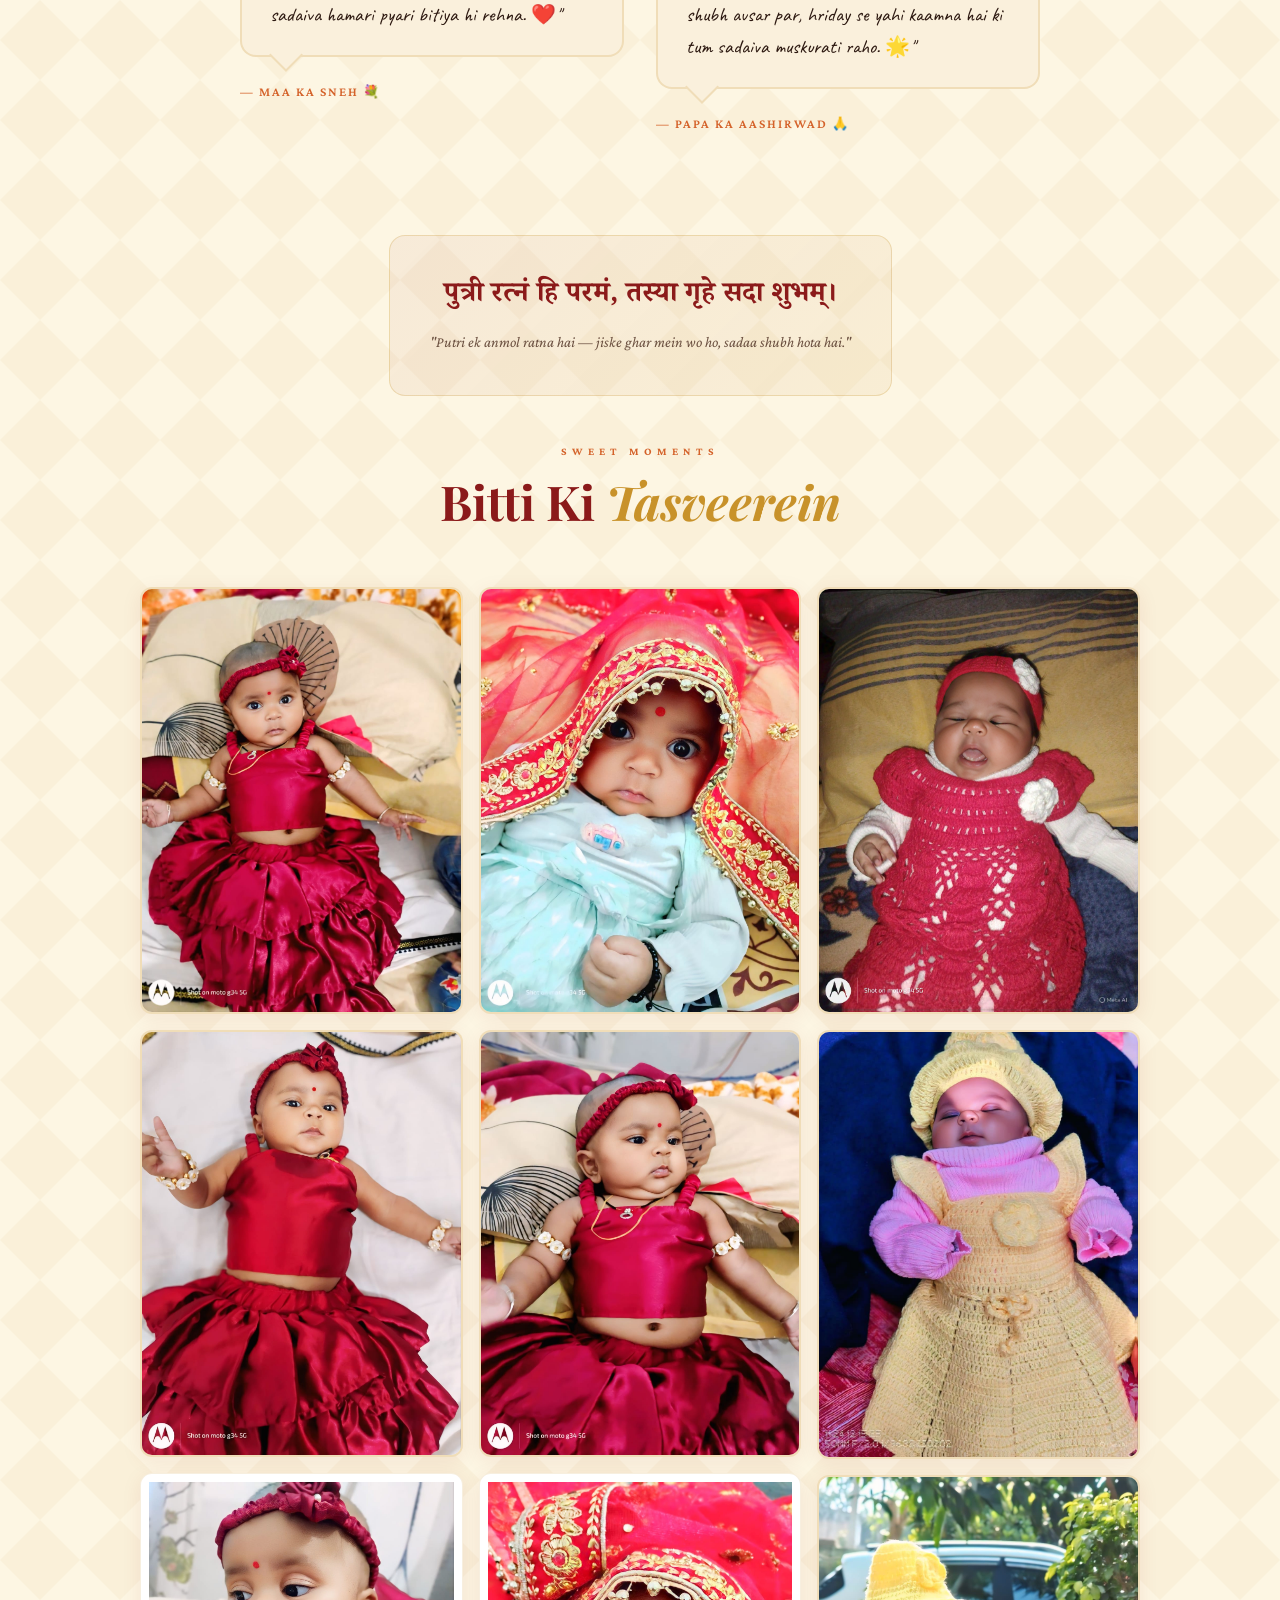
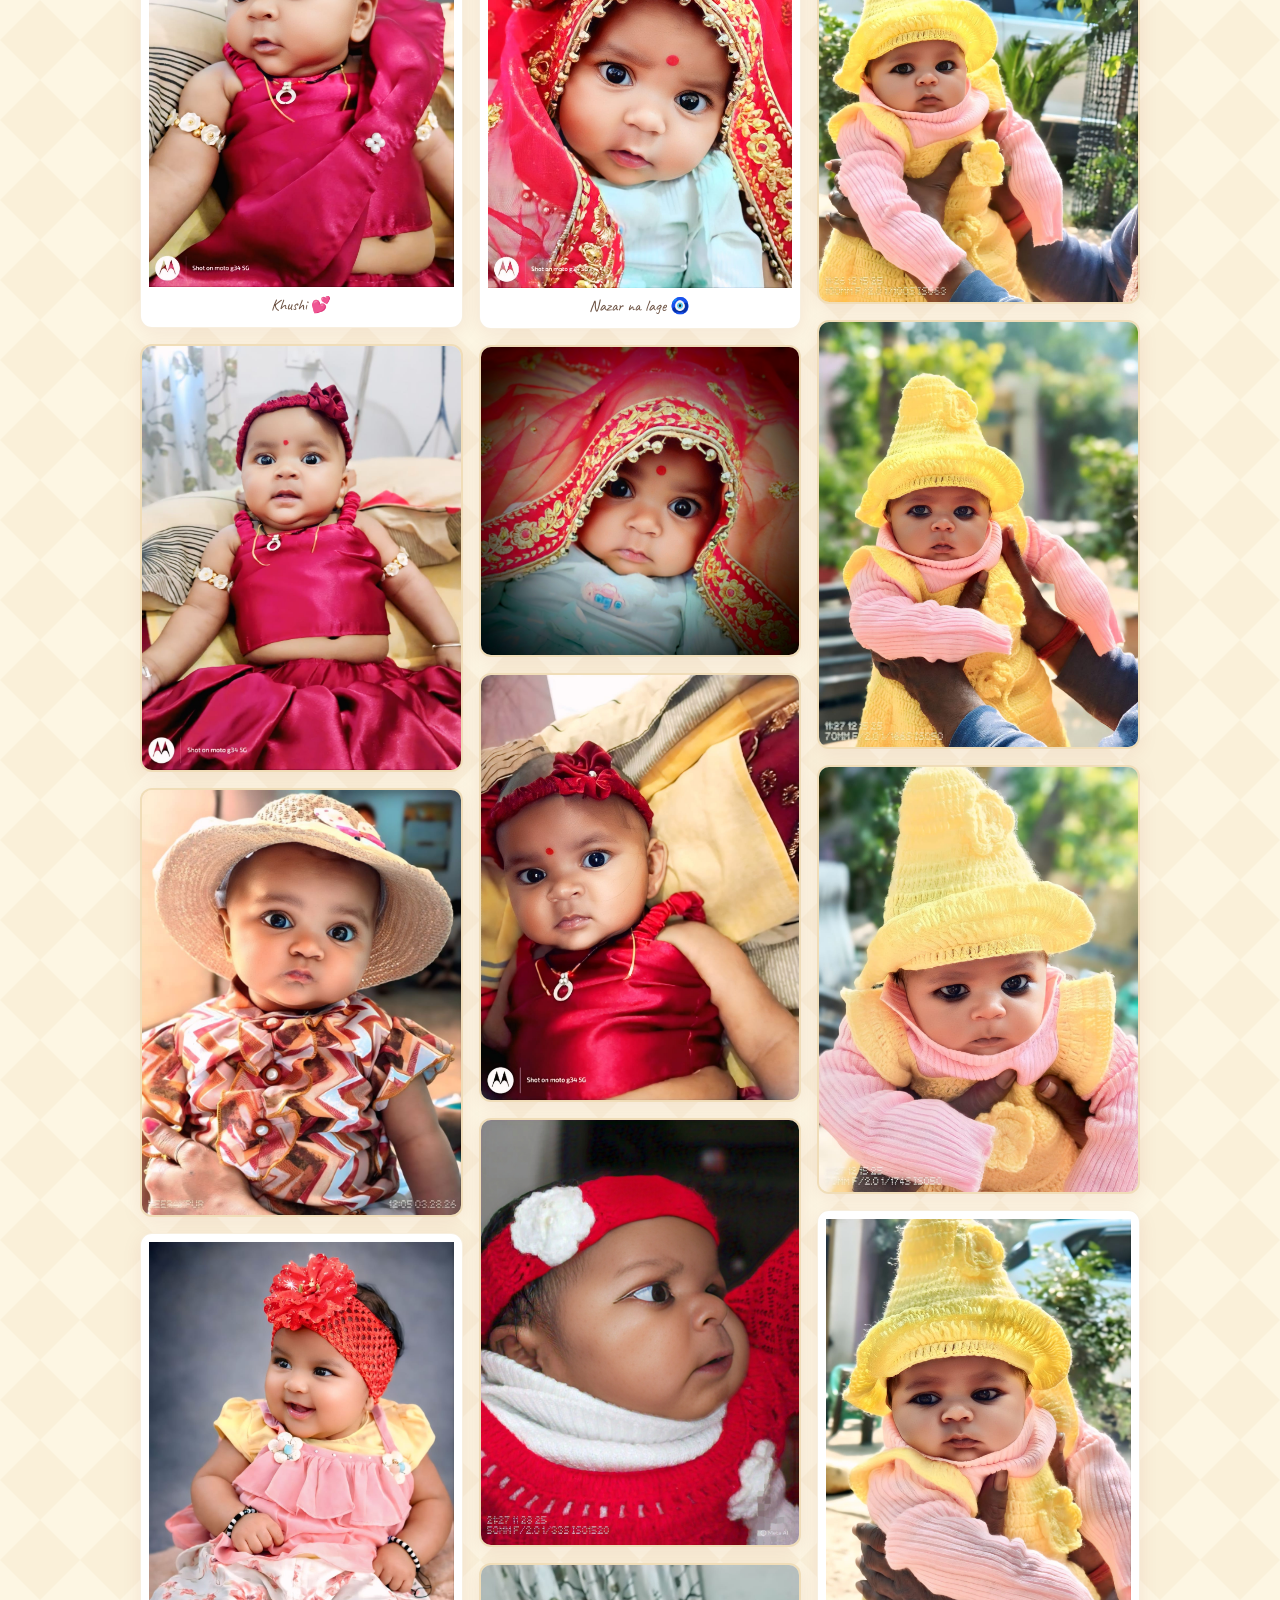
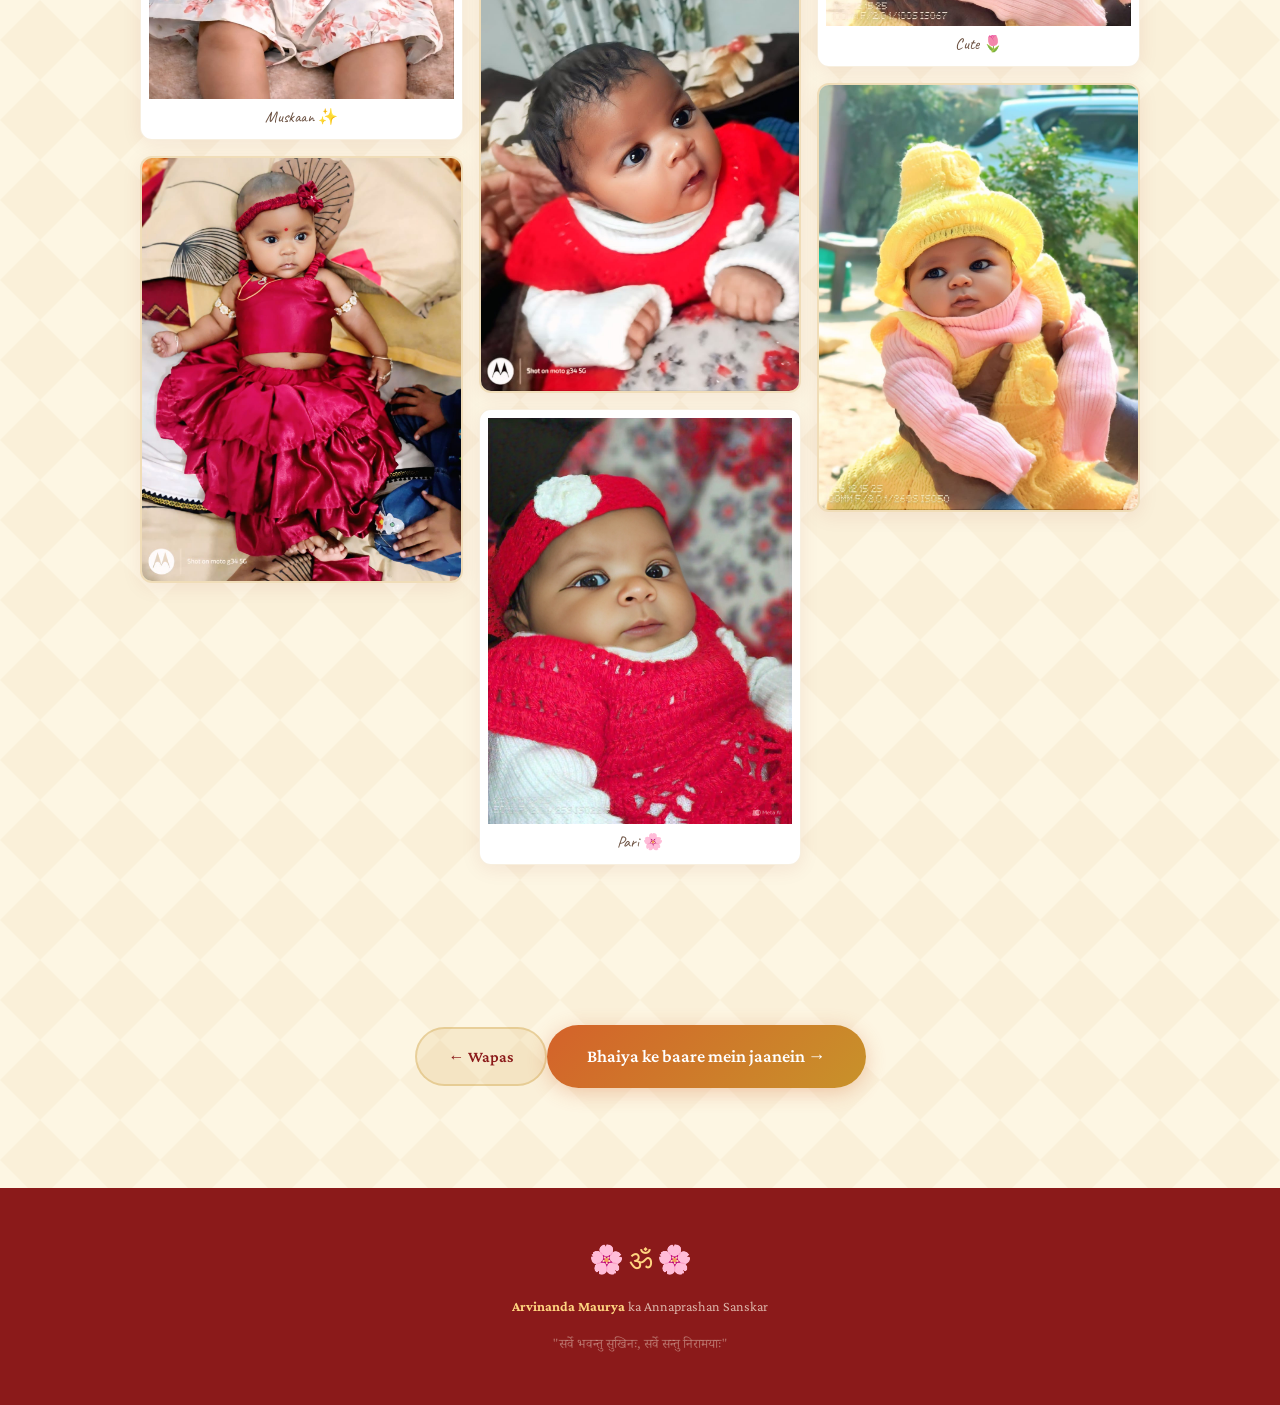
==== commit b1cc19df: "Fix Maa ka sneh label hidden behind speech bubble on page2" ====
--- a/page2-baby.html
+++ b/page2-baby.html
@@ -144,7 +144,7 @@
       padding: 60px 0;
     }
 
-    .parents-grid {
+     .parents-grid {
       display: grid;
       grid-template-columns: 1fr 1fr;
       gap: 32px;
@@ -152,9 +152,10 @@
       margin: 0 auto;
     }
 
-    @media (max-width: 640px) {
+    @media (max-width: 768px) {
       .parents-grid {
         grid-template-columns: 1fr;
+        gap: 24px;
       }
     }
 
@@ -163,7 +164,11 @@
     }
 
     .parent-message .speech-bubble {
-      height: 100%;
+      height: auto;
+    }
+
+    .parent-message .speech-label {
+      margin-top: 24px;
     }
 
     /* Navigation */
@@ -172,22 +177,11 @@
     }
 
     @media (max-width: 768px) {
-      .baby-hero {
-        padding: 60px 20px 32px;
-      }
-
-      .stats-row {
-        gap: 16px;
-      }
-
-      .stat-item {
-        min-width: 100px;
-        padding: 16px;
-      }
-
-      .birth-story {
-        padding: 28px 20px;
-      }
+      .baby-hero { padding: 60px 20px 32px; }
+      .stats-row { gap: 16px; }
+      .stat-item { min-width: 100px; padding: 14px; }
+      .birth-story { padding: 24px 20px; }
+      .birth-story p { font-size: 16px; }
     }
   </style>
 </head>
--- a/css/style.css
+++ b/css/style.css
@@ -42,6 +42,8 @@
 html {
   scroll-behavior: smooth;
   -webkit-text-size-adjust: 100%;
+  overflow-x: hidden;
+  width: 100%;
 }
 
 body {
@@ -52,6 +54,9 @@
   font-size: 17px;
   line-height: 1.7;
   overflow-x: hidden;
+  width: 100%;
+  overflow-wrap: break-word;
+  word-wrap: break-word;
   -webkit-font-smoothing: antialiased;
 }
 
@@ -61,9 +66,9 @@
 
 /* ─── TYPOGRAPHY ───────────────────────────────────────── */
 h1, h2, h3, h4 { font-family: var(--font-display); color: var(--deep-red); line-height: 1.2; }
-h1 { font-size: clamp(36px, 7vw, 72px); font-weight: 700; }
-h2 { font-size: clamp(28px, 5vw, 48px); font-weight: 700; }
-h3 { font-size: clamp(22px, 3.5vw, 32px); font-weight: 700; }
+h1 { font-size: clamp(32px, 7vw, 72px); font-weight: 700; }
+h2 { font-size: clamp(26px, 5vw, 48px); font-weight: 700; }
+h3 { font-size: clamp(20px, 3.5vw, 32px); font-weight: 700; }
 h4 { font-size: clamp(18px, 2.5vw, 24px); font-weight: 600; }
 
 .hindi-text { font-family: var(--font-hindi); }
@@ -491,9 +496,7 @@
   .section-padding { padding: 56px 0; }
   .nav-buttons { flex-direction: column; gap: 16px; }
   .nav-btn { width: 100%; justify-content: center; }
-  .page-dots { right: 12px; }
-  .page-dots a { width: 10px; height: 10px; }
-  .page-dots a .tooltip { display: none; }
+  .page-dots { display: none; }
   .photo-circle { width: 180px; height: 180px; }
   .ornament-box { padding: 24px; }
 }
@@ -502,7 +505,15 @@
   body { font-size: 15px; }
   .container { padding: 0 16px; }
   .section-padding { padding: 40px 0; }
-  .photo-circle { width: 150px; height: 150px; }
+  .photo-circle { width: 160px; height: 160px; }
+  .nav-btn { padding: 14px 24px; font-size: 15px; }
+  .nav-btn.primary { padding: 14px 28px; font-size: 16px; }
+  .shloka-box { padding: 24px 20px; margin: 24px 0; }
+  .section-header { margin-bottom: 36px; }
+  .speech-bubble { padding: 20px 20px; font-size: 18px; }
+  .ornament-box { padding: 20px; }
+  .card { padding: 24px 20px; }
+  .divider { margin: 28px 0; }
 }
 
 /* ─── GLOBAL AUDIO BUTTON ──────────────────────────────── */
--- a/css/animations.css
+++ b/css/animations.css
@@ -114,6 +114,7 @@
 .diyas-row {
   display: flex;
   justify-content: center;
+  flex-wrap: wrap;
   gap: 40px;
   margin-top: 32px;
   position: relative;
